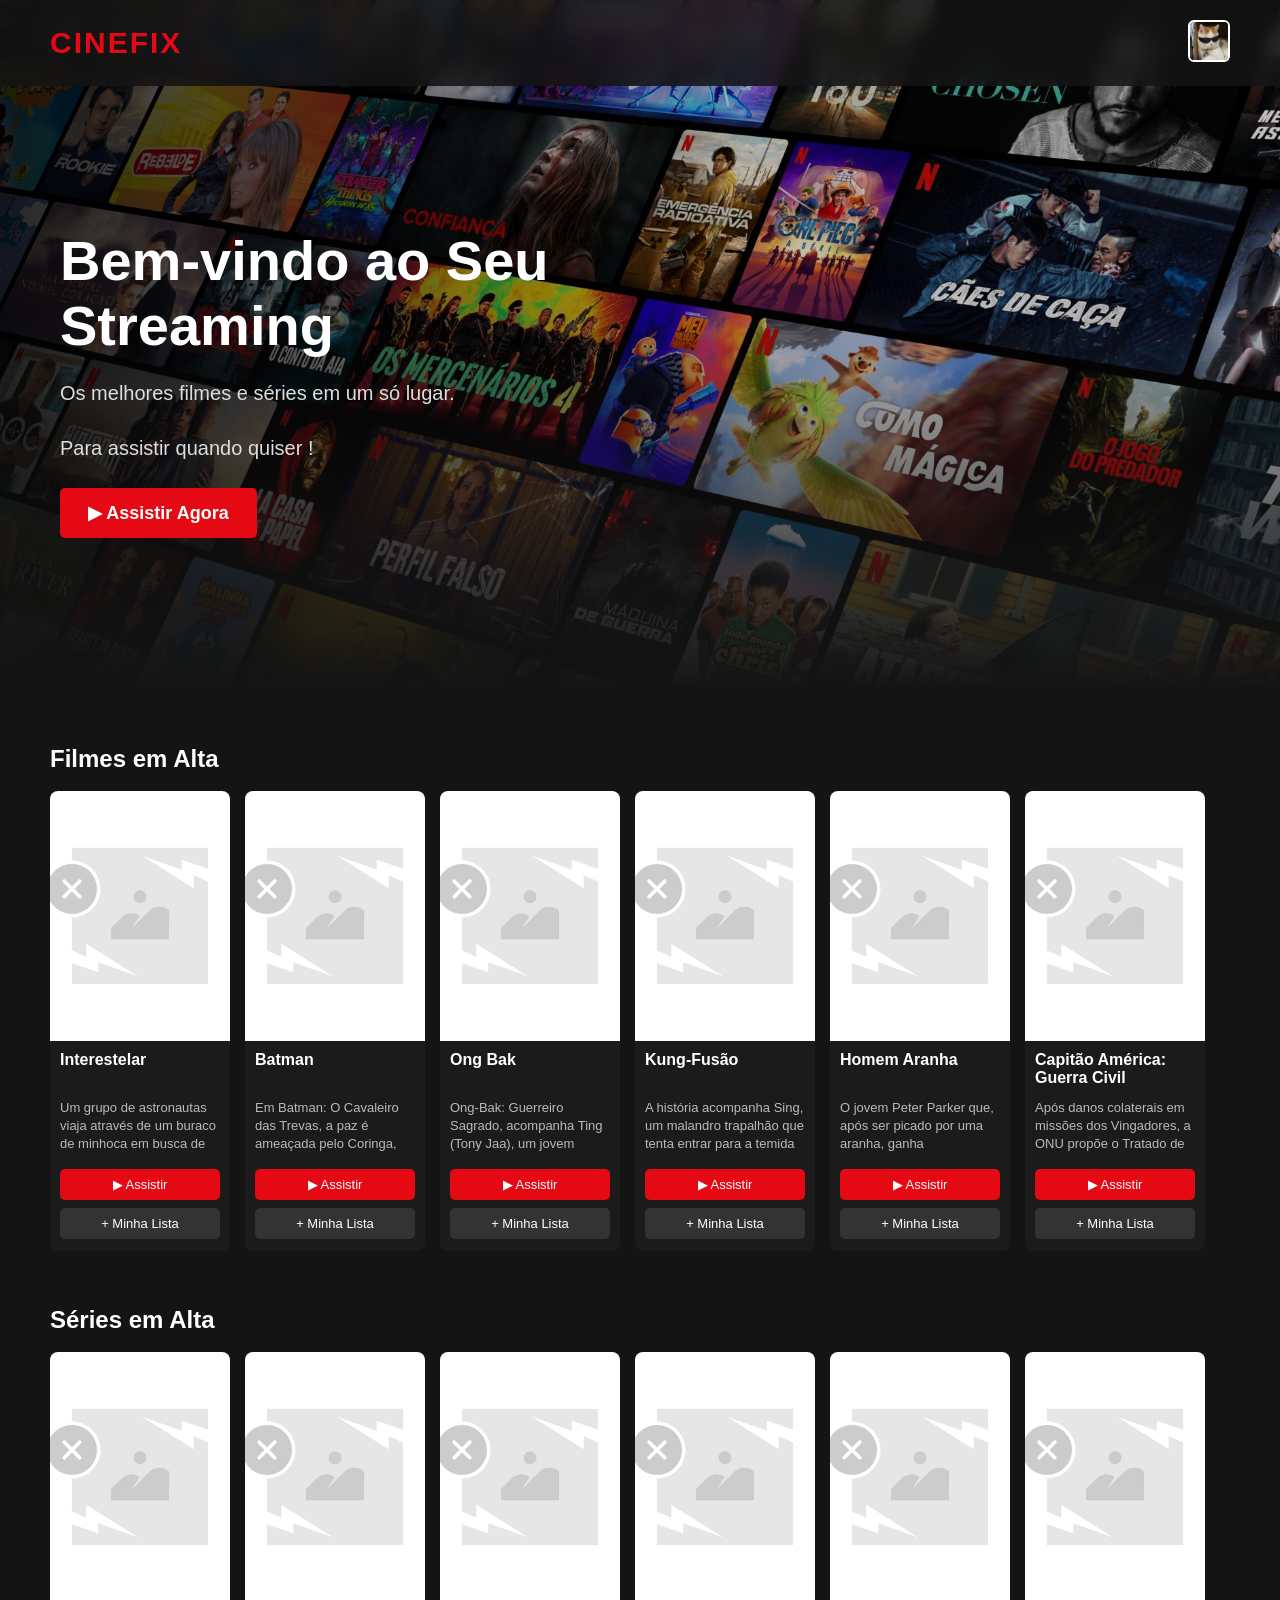
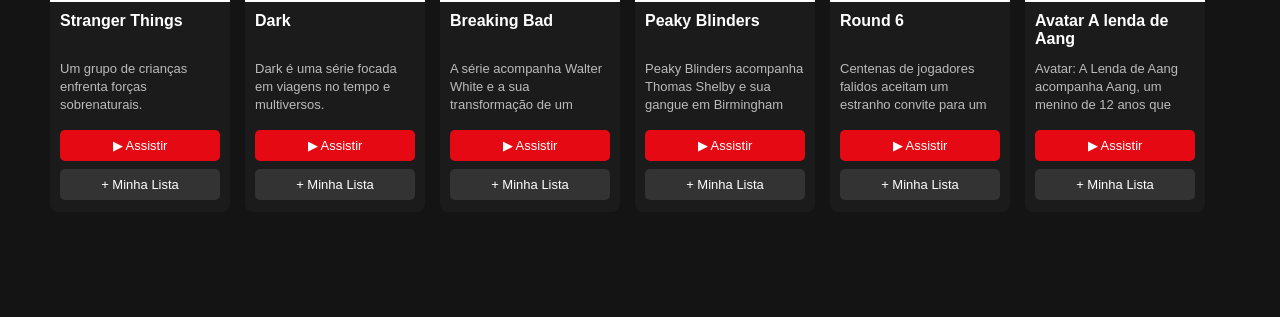
==== index.html @ 9125d70c "Add files via upload" ====
<!DOCTYPE html>
<html lang="pt-BR">
<head>
<meta charset="UTF-8">
<meta name="viewport" content="width=device-width, initial-scale=1.0">
<title>Meu Streaming</title>
<link rel="stylesheet" href="style.css">
</head>

<body>

<!-- MENU SUPERIOR -->
<header class="navbar">
    <div class="logo">CINEFIX</div>

    <div class="perfil">
        <img src="Imagens/GatoFotodePerfil.jpg" class="fotoPerfil">
    </div>
</header>


<!-- BANNER PRINCIPAL -->
<section class="banner">
    <div class="banner-conteudo">
        <h1>Bem-vindo ao Seu Streaming</h1>
        <p>Os melhores filmes e séries em um só lugar.</p>
        <p>Para assistir quando quiser !</p>

        <button class="btnAssistir">
            ▶ Assistir Agora
        </button>
    </div>
</section>


<!-- CONTEÚDO -->
<main class="container">

    <section class="lista">
        <h2>Filmes em Alta</h2>
        <div id="listaFilmes" class="carrossel"></div>
    </section>

    <section class="lista">
        <h2>Séries em Alta</h2>
        <div id="listaSeries" class="carrossel"></div>
    </section>

</main>

<script type="module" src="script.js"></script>

</body>
</html>
---- style.css ----
/* RESET */
*{
    margin:0;
    padding:0;
    box-sizing:border-box;
}

body{
    font-family: Arial, Helvetica, sans-serif;
    background:#141414;
    color:white;
}

/* NAVBAR */
.navbar{
    position: fixed;
    top: 0;
    width: 100%;
    padding: 20px 50px;
    display: flex;
    justify-content: space-between;
    align-items: center;

    /* CORREÇÃO */
    background: rgba(20, 20, 20, 0.85);
    backdrop-filter: blur(8px);

    z-index: 1000;
}

.logo{
    color:#e50914;
    font-size:30px;
    font-weight:bold;
    letter-spacing:2px;
}

.fotoPerfil{
    width:42px;
    height:42px;
    border-radius:6px;
    border:2px solid white;
}

/* BANNER PRINCIPAL (igual Netflix) */
.banner{
    height:85vh;
    background-image:
    linear-gradient(to top, #141414 10%, transparent 60%),
    linear-gradient(to right, rgba(0,0,0,0.8), transparent 60%),
    url('/Imagens/imagem\ banner.jpg');   /* coloque sua imagem aqui */

    background-size:cover;
    background-position:center;

    display:flex;
    align-items:center;
    padding-left:60px;
}

.banner-conteudo{
    max-width:500px;
}

.banner h1{
    font-size:56px;
    margin-bottom:20px;
}

.banner p{
    font-size:20px;
    color:#ddd;
    margin-bottom:25px;
    line-height:1.5;
}

/* BOTÃO */
.btnAssistir{
    background:#e50914;
    color:white;
    border:none;
    padding:14px 28px;
    font-size:18px;
    border-radius:5px;
    cursor:pointer;
    transition:0.3s;
    font-weight:bold;
}

.btnAssistir:hover{
    background:#ff1f2d;
    transform:scale(1.05);
}

/* CONTAINER */
.container{
    padding:20px 50px 50px;
    margin-top:-40px;
    position:relative;
    z-index:2;
}

.lista{
    margin-bottom:45px;
}

.lista h2{
    margin-bottom:18px;
    font-size:24px;
}

/* CARROSSEL */
.carrossel{
    display:flex;
    gap:15px;
    overflow-x:auto;
    scroll-behavior:smooth;
    padding-bottom:10px;
}

.carrossel::-webkit-scrollbar{
    display:none;
}

/* CARDS MELHORES */
.card{
    min-width:180px;
    max-width:180px;

    background:#1b1b1b;
    border-radius:8px;
    overflow:hidden;

    transition:0.3s;
    cursor:pointer;
    flex-shrink:0;

    display:flex;
    flex-direction:column;
}

.card:hover{
    transform:translateY(-6px);
    box-shadow:0 10px 25px rgba(0,0,0,0.7);
}

/* IMAGEM MENOR E MAIS BONITA */
.card img{
    width:100%;
    height:250px;
    object-fit:cover;
}

/* TEXTO */
.card h3{
    font-size:16px;
    margin:10px;

    height:38px;

    display:flex;
    align-items:flex-start;

    overflow:hidden;
}

.card p{
    font-size:13px;
    color:#bbb;
    padding:0 10px;
    line-height:1.4;

    height:55px;
    overflow:hidden;

    margin-bottom:15px;
}

/* BOTÕES DOS CARDS */
.botoes{
    display:flex;
    flex-direction:column;
    gap:8px;

    padding:0 10px 12px;

    margin-top:auto;
}

.botoes button{
    border:none;
    padding:8px;
    border-radius:5px;
    cursor:pointer;
    font-size:13px;
    transition:0.3s;
}

.botoes button:first-child{
    background:#e50914;
    color:white;
}

.botoes button:last-child{
    background:#333;
    color:white;
}

.botoes button:hover{
    transform:scale(1.03);
}


/* ============================= */
/* PÁGINA DO PLAYER */
/* ============================= */

.paginaPlayer{
    background:#000;
}


/* ÁREA PRINCIPAL */

.areaPlayer{
    padding:130px 40px 40px;
    min-height:100vh;
}


/* PLAYER */

.videoContainer{
    width:90%;
    max-width:950px;

    margin:0 auto;

    aspect-ratio:16 / 9;

    background:#000;

    border-radius:8px;
    overflow:hidden;

    box-shadow:0 10px 40px rgba(0,0,0,0.8);
}

/* TELAS MENORES */

@media (max-height:800px){

    .videoContainer{
        max-width:800px;
    }

    .areaPlayer{
        padding-top:110px;
    }

}


.videoContainer iframe{
    width:100%;
    height:100%;
}


/* INFORMAÇÕES */

.infoPlayer{
    max-width:1200px;
    margin:30px auto;
}


.infoPlayer h1{
    font-size:38px;
    margin-bottom:15px;
}


.infoPlayer p{
    font-size:18px;

    color:#bbb;

    max-width:800px;

    line-height:1.6;
}


/* BOTÃO VOLTAR */

.voltar{
    color:white;

    text-decoration:none;

    background:#333;

    padding:10px 18px;

    border-radius:5px;

    transition:0.3s;
}


.voltar:hover{
    background:#e50914;
}


/* BOTÃO PLAY DOS CARDS */

.btnPlay{
    background:#e50914;

    color:white;

    text-decoration:none;

    text-align:center;

    padding:8px;

    border-radius:5px;

    font-size:13px;

    transition:0.3s;
}


.btnPlay:hover{
    background:#ff1f2d;

    transform:scale(1.03);
}
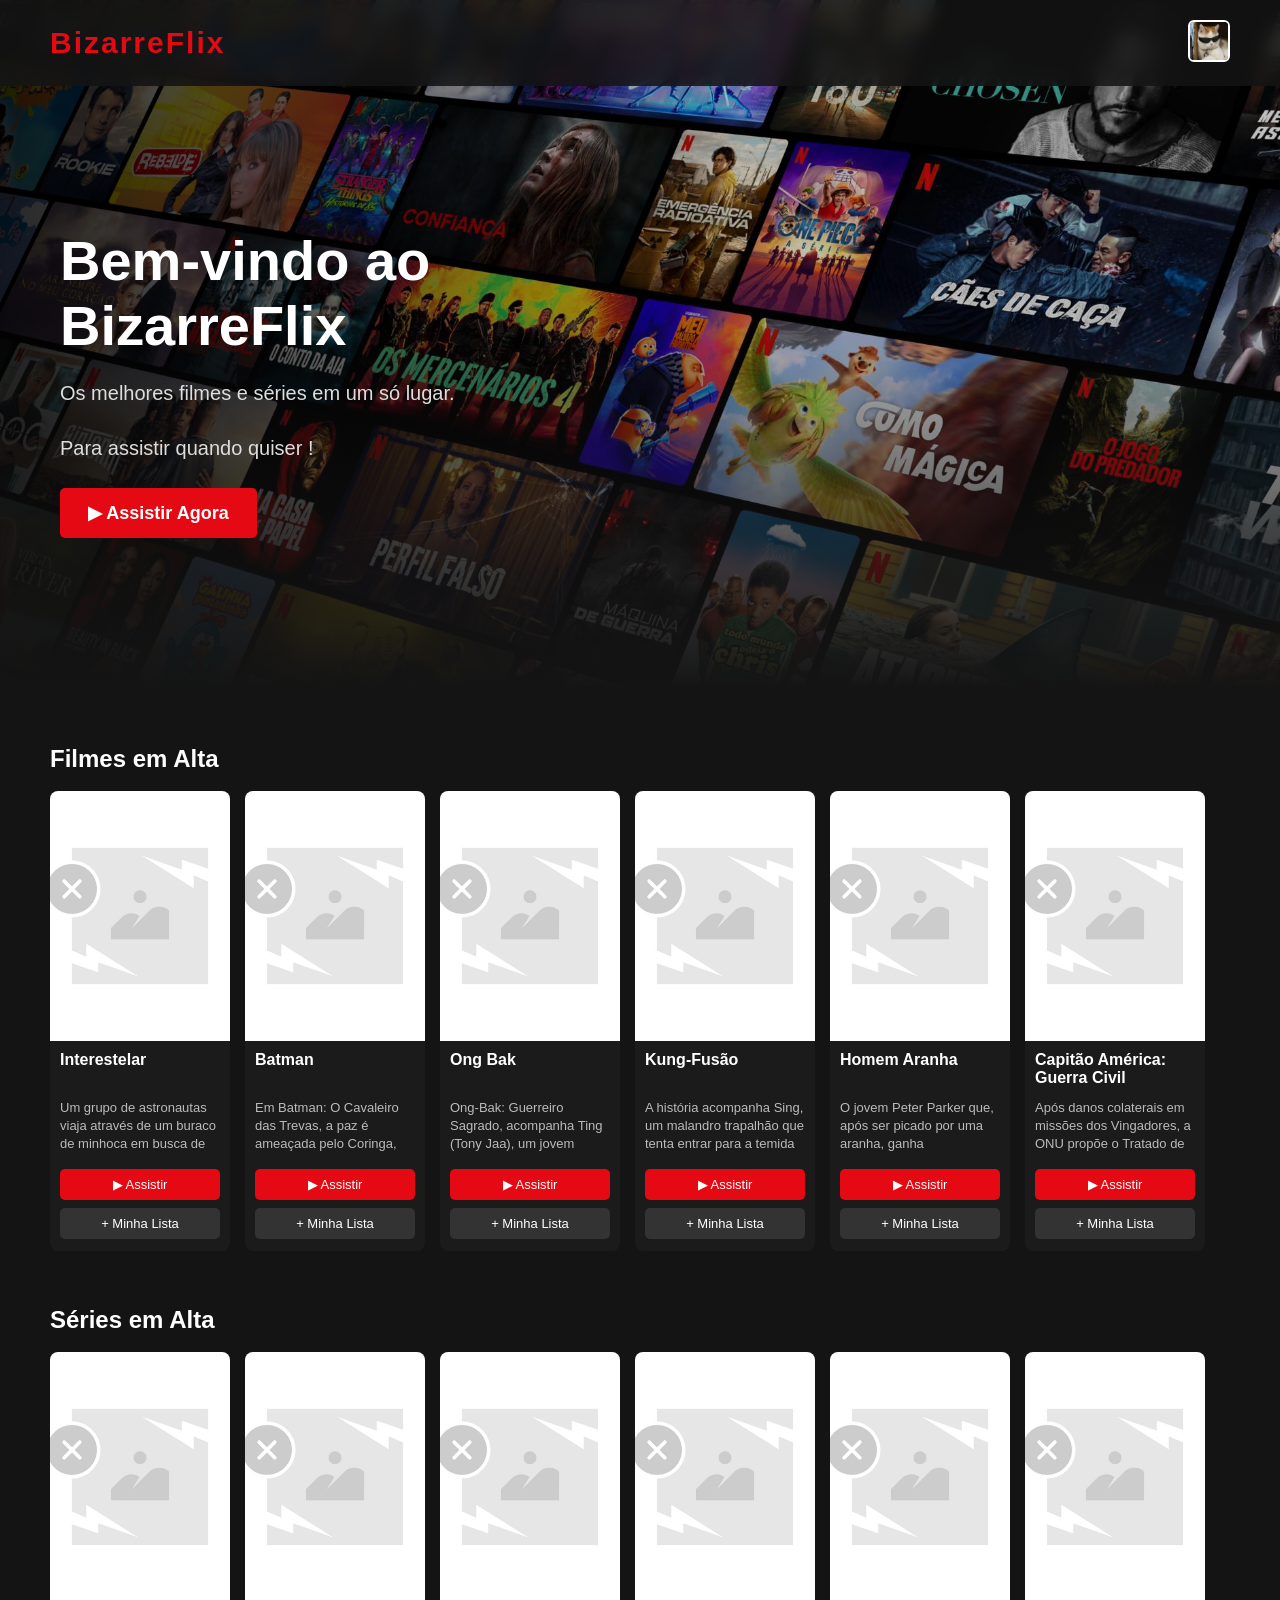
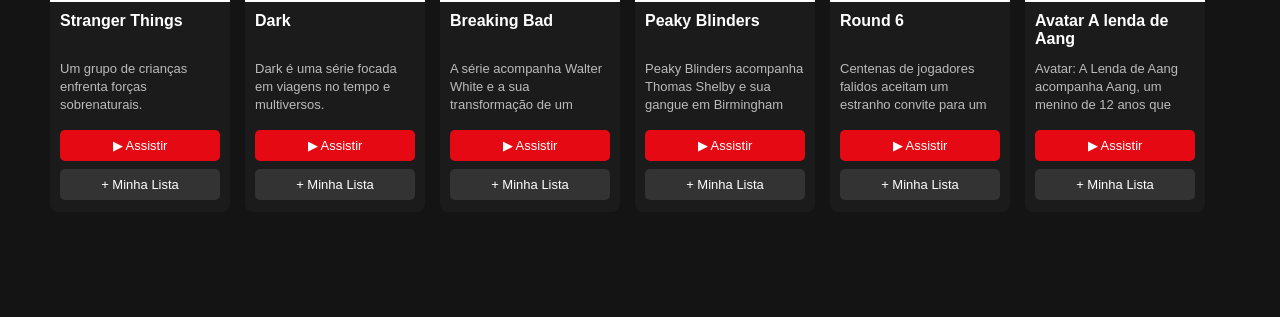
==== commit 3c04f23a: "Juan: troquei o nome do site pra BizarreFlix" ====
--- a/index.html
+++ b/index.html
@@ -3,7 +3,7 @@
 <head>
 <meta charset="UTF-8">
 <meta name="viewport" content="width=device-width, initial-scale=1.0">
-<title>Meu Streaming</title>
+<title>BizarreFlix</title>
 <link rel="stylesheet" href="style.css">
 </head>
 
@@ -11,7 +11,7 @@
 
 <!-- MENU SUPERIOR -->
 <header class="navbar">
-    <div class="logo">CINEFIX</div>
+    <div class="logo">BizarreFlix</div>
 
     <div class="perfil">
         <img src="Imagens/GatoFotodePerfil.jpg" class="fotoPerfil">
@@ -22,7 +22,7 @@
 <!-- BANNER PRINCIPAL -->
 <section class="banner">
     <div class="banner-conteudo">
-        <h1>Bem-vindo ao Seu Streaming</h1>
+        <h1>Bem-vindo ao BizarreFlix</h1>
         <p>Os melhores filmes e séries em um só lugar.</p>
         <p>Para assistir quando quiser !</p>
 
@@ -51,4 +51,4 @@
 <script type="module" src="script.js"></script>
 
 </body>
-</html>+</html>
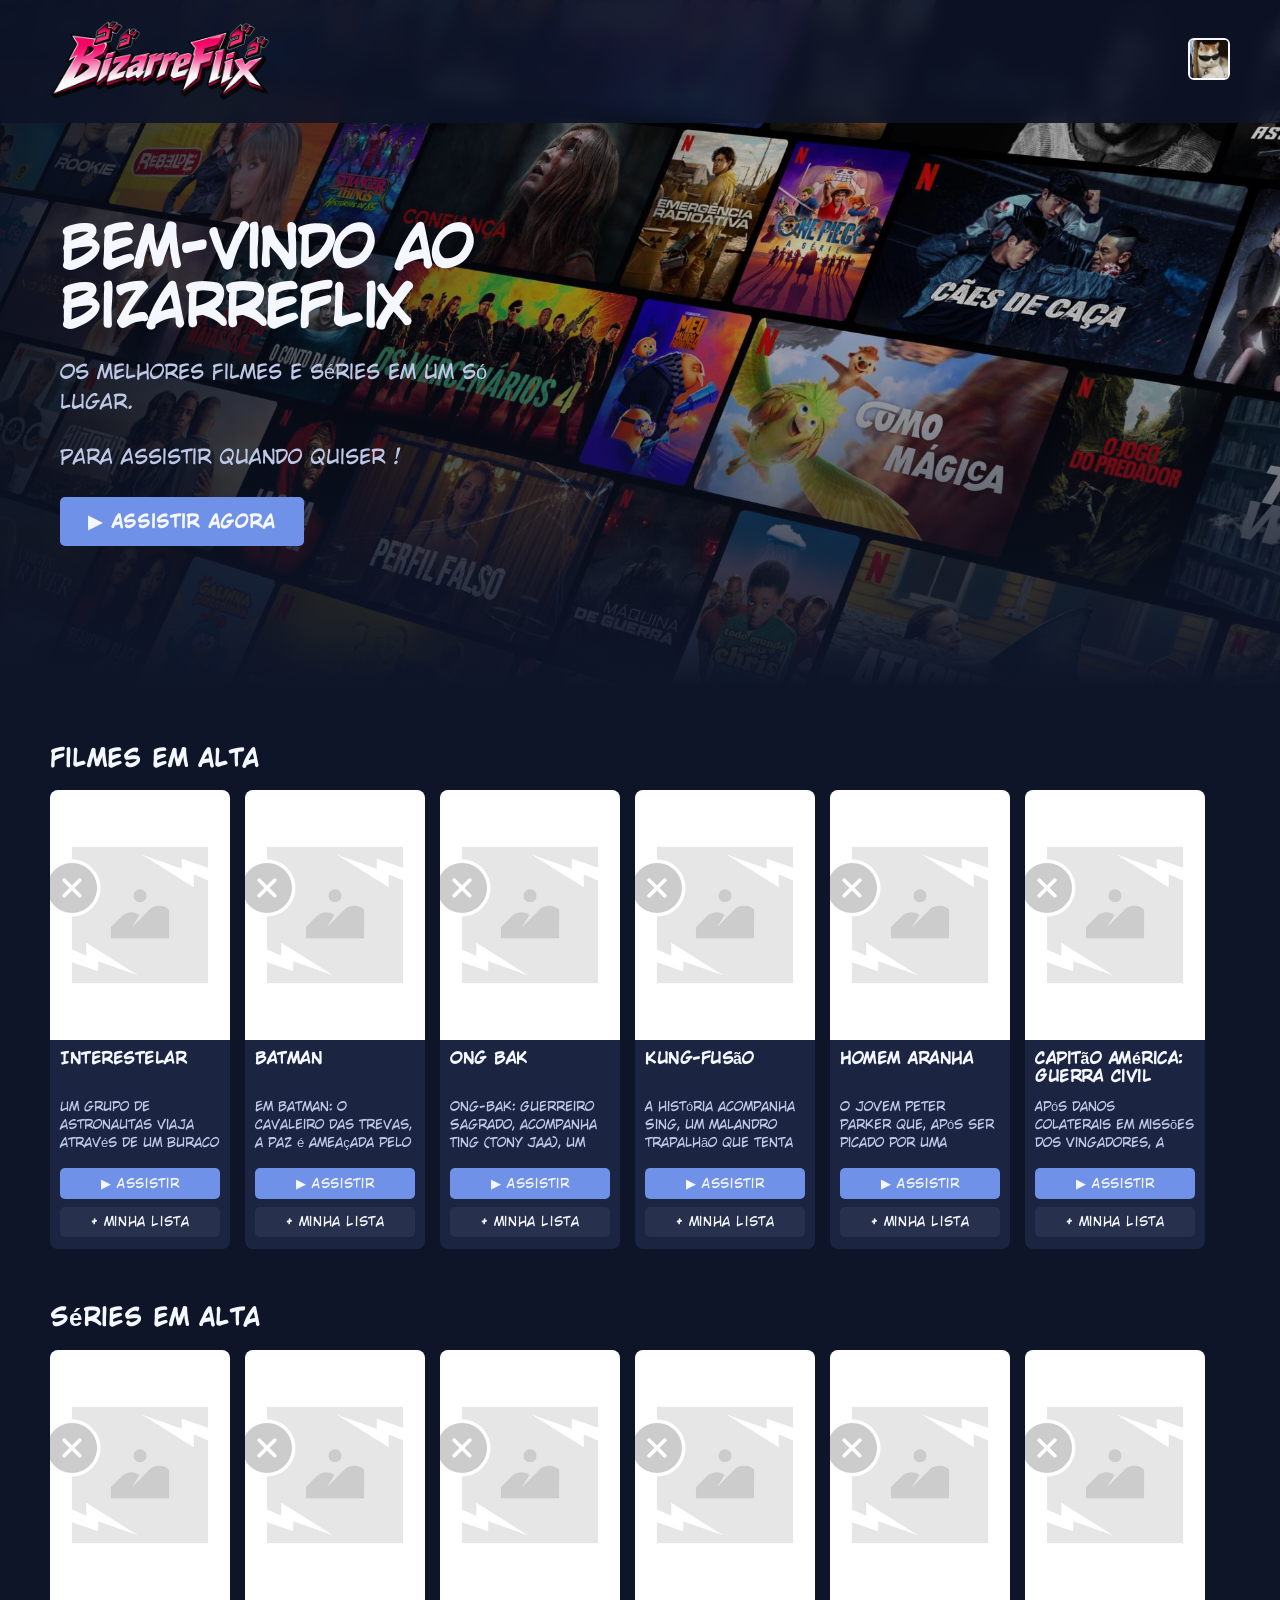
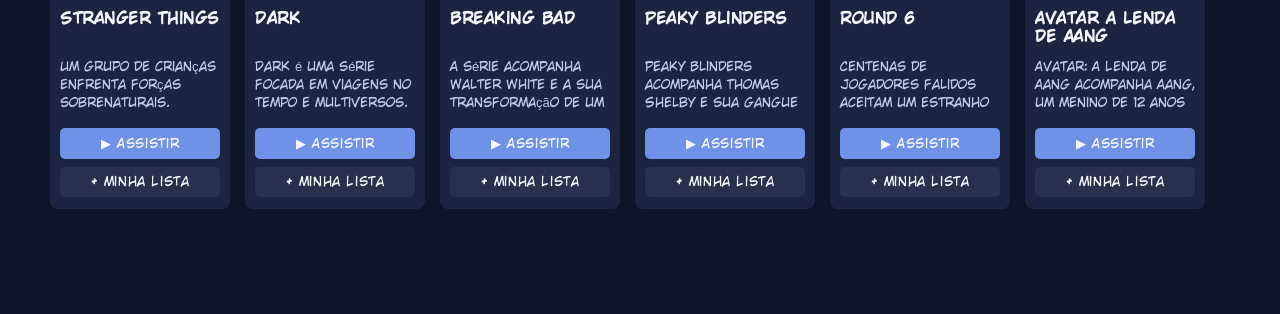
==== commit adeec22c: "Juan: coloquei a logo nova do BizarreFlix" ====
--- a/index.html
+++ b/index.html
@@ -11,7 +11,9 @@
 
 <!-- MENU SUPERIOR -->
 <header class="navbar">
-    <div class="logo">BizarreFlix</div>
+    <div class="logo">
+        <img src="Imagens/logo-bizarreflix.png" alt="BizarreFlix" class="logoImagem">
+    </div>
 
     <div class="perfil">
         <img src="Imagens/GatoFotodePerfil.jpg" class="fotoPerfil">
--- a/style.css
+++ b/style.css
@@ -1,3 +1,28 @@
+@font-face{
+    font-family:'CCWildWords';
+    src:url('Fontes/CCWildWords-Roman.woff') format('woff');
+    font-weight:400;
+    font-style:normal;
+    font-display:swap;
+}
+
+/* PALETA WEATHER REPORT */
+:root{
+    --wr-noite:#080d1a;
+    --wr-fundo:#0e1529;
+    --wr-nav:rgba(14,21,41,0.9);
+    --wr-superficie:#27304d;
+    --wr-card:#1b2541;
+    --wr-azul:#6f91e8;
+    --wr-lilas:#9a86d9;
+    --wr-dourado:#d9bd73;
+    --wr-branco:#f5f7ff;
+    --wr-nevoa:#bdc8e6;
+    --fonte-jojo:'CCWildWords', 'Trebuchet MS', sans-serif;
+    --fonte-destaque:'CCWildWords', 'Trebuchet MS', sans-serif;
+    --fonte-texto:'CCWildWords', 'Trebuchet MS', sans-serif;
+}
+
 /* RESET */
 *{
     margin:0;
@@ -6,9 +31,9 @@
 }
 
 body{
-    font-family: Arial, Helvetica, sans-serif;
-    background:#141414;
-    color:white;
+    font-family:var(--fonte-texto);
+    background:var(--wr-fundo);
+    color:var(--wr-branco);
 }
 
 /* NAVBAR */
@@ -22,32 +47,42 @@
     align-items: center;
 
     /* CORREÇÃO */
-    background: rgba(20, 20, 20, 0.85);
+    background:var(--wr-nav);
     backdrop-filter: blur(8px);
 
     z-index: 1000;
 }
 
 .logo{
-    color:#e50914;
+    color:var(--wr-dourado);
+    font-family:var(--fonte-jojo);
     font-size:30px;
     font-weight:bold;
     letter-spacing:2px;
+    display:inline-flex;
+    align-items:center;
+    line-height:0;
+}
+
+.logoImagem{
+    display:block;
+    width:220px;
+    height:auto;
 }
 
 .fotoPerfil{
     width:42px;
     height:42px;
     border-radius:6px;
-    border:2px solid white;
+    border:2px solid var(--wr-branco);
 }
 
 /* BANNER PRINCIPAL (igual Netflix) */
 .banner{
     height:85vh;
     background-image:
-    linear-gradient(to top, #141414 10%, transparent 60%),
-    linear-gradient(to right, rgba(0,0,0,0.8), transparent 60%),
+    linear-gradient(to top, var(--wr-fundo) 10%, transparent 60%),
+    linear-gradient(to right, rgba(8,13,26,0.88), transparent 60%),
     url('/Imagens/imagem\ banner.jpg');   /* coloque sua imagem aqui */
 
     background-size:cover;
@@ -63,21 +98,24 @@
 }
 
 .banner h1{
+    font-family:var(--fonte-jojo);
     font-size:56px;
     margin-bottom:20px;
 }
 
 .banner p{
     font-size:20px;
-    color:#ddd;
+    color:var(--wr-nevoa);
     margin-bottom:25px;
     line-height:1.5;
 }
 
 /* BOTÃO */
 .btnAssistir{
-    background:#e50914;
-    color:white;
+    font-family:var(--fonte-destaque);
+    letter-spacing:1px;
+    background:var(--wr-azul);
+    color:var(--wr-branco);
     border:none;
     padding:14px 28px;
     font-size:18px;
@@ -88,7 +126,7 @@
 }
 
 .btnAssistir:hover{
-    background:#ff1f2d;
+    background:var(--wr-lilas);
     transform:scale(1.05);
 }
 
@@ -105,6 +143,8 @@
 }
 
 .lista h2{
+    font-family:var(--fonte-destaque);
+    letter-spacing:1px;
     margin-bottom:18px;
     font-size:24px;
 }
@@ -127,7 +167,7 @@
     min-width:180px;
     max-width:180px;
 
-    background:#1b1b1b;
+    background:var(--wr-card);
     border-radius:8px;
     overflow:hidden;
 
@@ -141,7 +181,7 @@
 
 .card:hover{
     transform:translateY(-6px);
-    box-shadow:0 10px 25px rgba(0,0,0,0.7);
+    box-shadow:0 10px 25px rgba(4,8,20,0.75);
 }
 
 /* IMAGEM MENOR E MAIS BONITA */
@@ -153,6 +193,8 @@
 
 /* TEXTO */
 .card h3{
+    font-family:var(--fonte-destaque);
+    letter-spacing:0.5px;
     font-size:16px;
     margin:10px;
 
@@ -166,7 +208,7 @@
 
 .card p{
     font-size:13px;
-    color:#bbb;
+    color:var(--wr-nevoa);
     padding:0 10px;
     line-height:1.4;
 
@@ -188,6 +230,8 @@
 }
 
 .botoes button{
+    font-family:var(--fonte-destaque);
+    letter-spacing:0.6px;
     border:none;
     padding:8px;
     border-radius:5px;
@@ -197,13 +241,13 @@
 }
 
 .botoes button:first-child{
-    background:#e50914;
-    color:white;
+    background:var(--wr-azul);
+    color:var(--wr-branco);
 }
 
 .botoes button:last-child{
-    background:#333;
-    color:white;
+    background:var(--wr-superficie);
+    color:var(--wr-branco);
 }
 
 .botoes button:hover{
@@ -216,7 +260,7 @@
 /* ============================= */
 
 .paginaPlayer{
-    background:#000;
+    background:var(--wr-noite);
 }
 
 
@@ -238,12 +282,12 @@
 
     aspect-ratio:16 / 9;
 
-    background:#000;
+    background:var(--wr-noite);
 
     border-radius:8px;
     overflow:hidden;
 
-    box-shadow:0 10px 40px rgba(0,0,0,0.8);
+    box-shadow:0 10px 40px rgba(4,8,20,0.85);
 }
 
 /* TELAS MENORES */
@@ -260,6 +304,12 @@
 
 }
 
+@media (max-width:700px){
+    .logoImagem{
+        width:150px;
+    }
+}
+
 
 .videoContainer iframe{
     width:100%;
@@ -276,6 +326,7 @@
 
 
 .infoPlayer h1{
+    font-family:var(--fonte-jojo);
     font-size:38px;
     margin-bottom:15px;
 }
@@ -284,7 +335,7 @@
 .infoPlayer p{
     font-size:18px;
 
-    color:#bbb;
+    color:var(--wr-nevoa);
 
     max-width:800px;
 
@@ -295,11 +346,13 @@
 /* BOTÃO VOLTAR */
 
 .voltar{
-    color:white;
+    font-family:var(--fonte-destaque);
+    letter-spacing:0.7px;
+    color:var(--wr-branco);
 
     text-decoration:none;
 
-    background:#333;
+    background:var(--wr-superficie);
 
     padding:10px 18px;
 
@@ -310,16 +363,18 @@
 
 
 .voltar:hover{
-    background:#e50914;
+    background:var(--wr-lilas);
 }
 
 
 /* BOTÃO PLAY DOS CARDS */
 
 .btnPlay{
-    background:#e50914;
-
-    color:white;
+    font-family:var(--fonte-destaque);
+    letter-spacing:0.7px;
+    background:var(--wr-azul);
+
+    color:var(--wr-branco);
 
     text-decoration:none;
 
@@ -336,7 +391,7 @@
 
 
 .btnPlay:hover{
-    background:#ff1f2d;
+    background:var(--wr-lilas);
 
     transform:scale(1.03);
-}+}
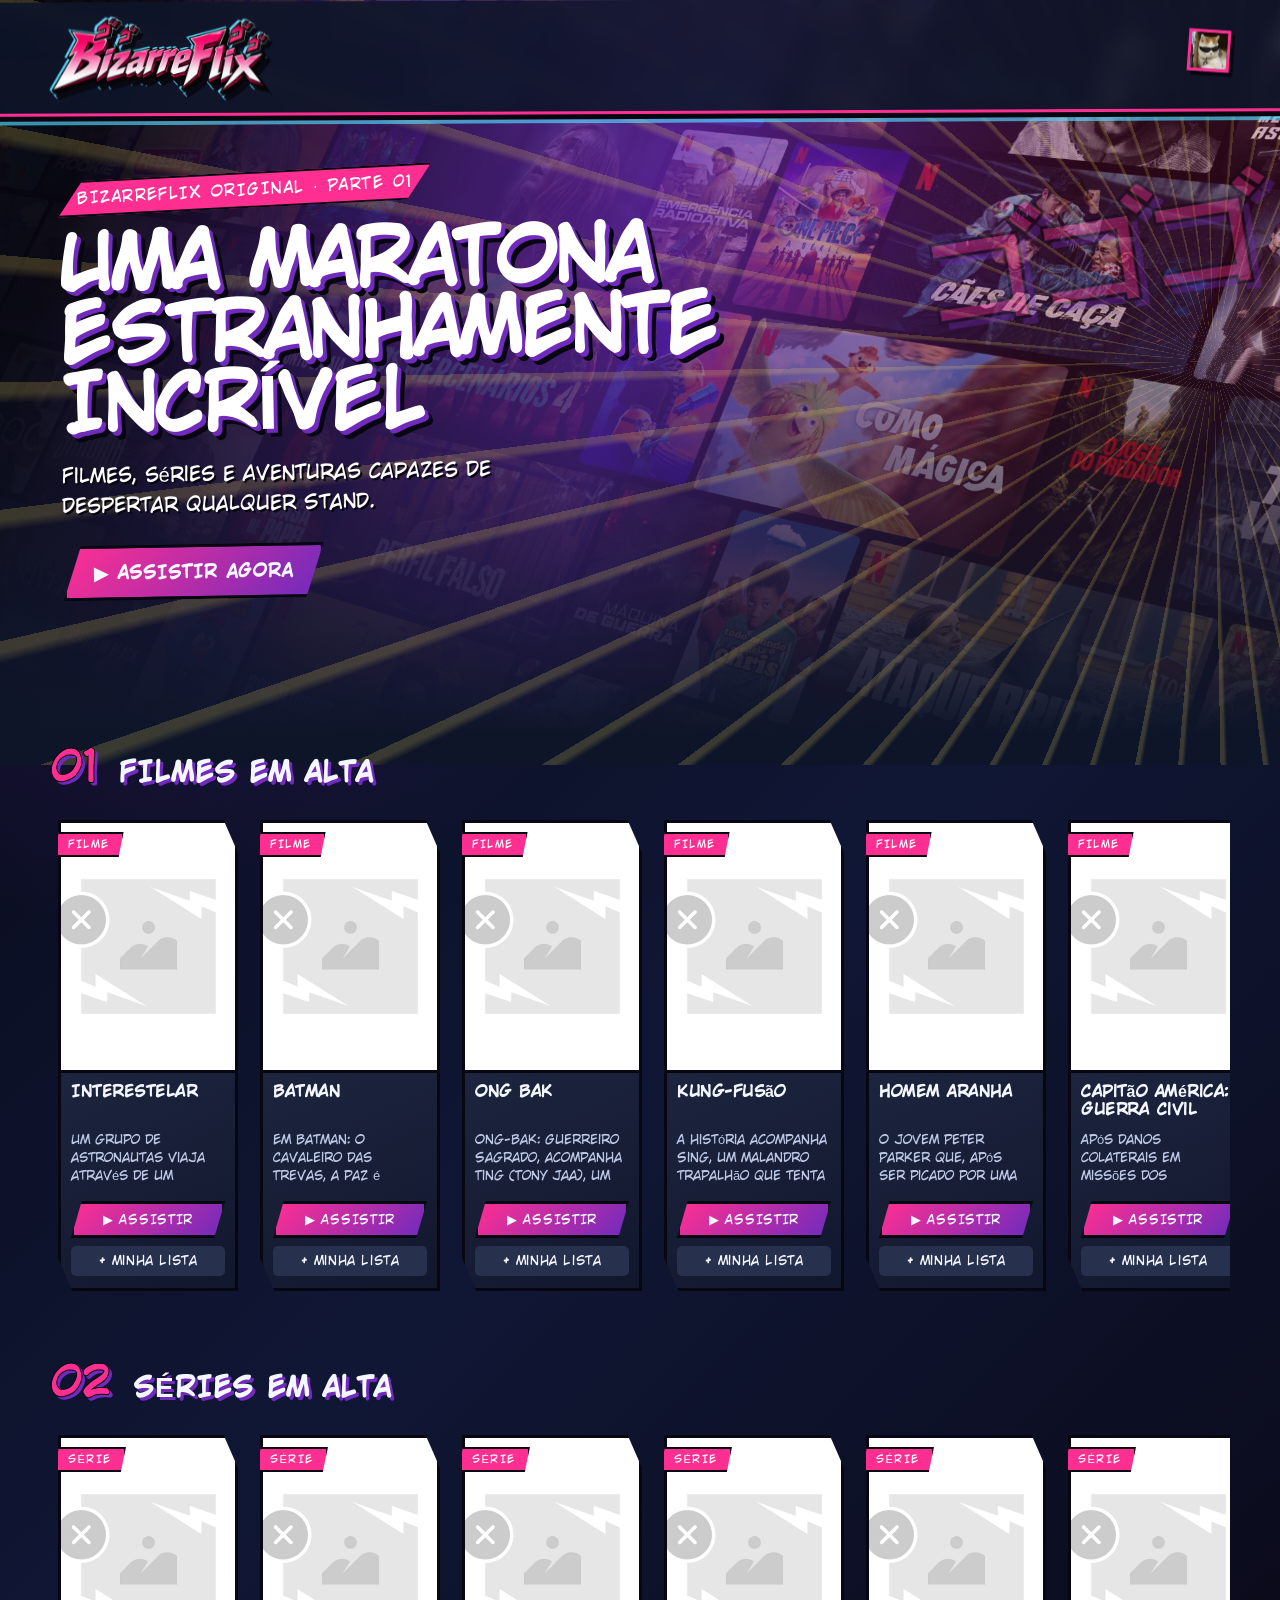
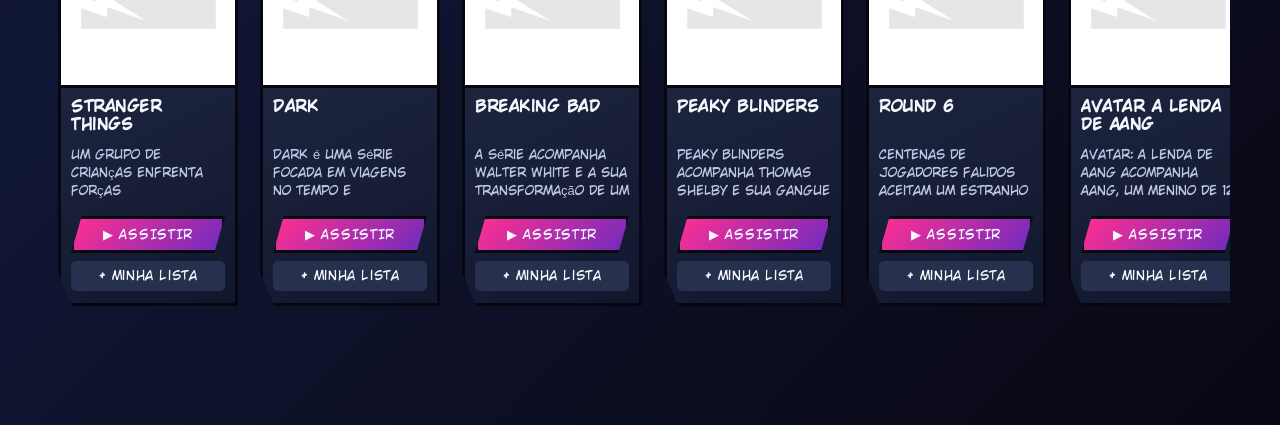
==== commit a3d5424d: "Yago: deixei o site com uma vibe muito JoJo" ====
--- a/index.html
+++ b/index.html
@@ -7,7 +7,9 @@
 <link rel="stylesheet" href="style.css">
 </head>
 
-<body>
+<body class="paginaInicio">
+
+<div class="mangaSfx mangaSfxInicio" aria-hidden="true">ゴゴゴ</div>
 
 <!-- MENU SUPERIOR -->
 <header class="navbar">
@@ -24,9 +26,9 @@
 <!-- BANNER PRINCIPAL -->
 <section class="banner">
     <div class="banner-conteudo">
-        <h1>Bem-vindo ao BizarreFlix</h1>
-        <p>Os melhores filmes e séries em um só lugar.</p>
-        <p>Para assistir quando quiser !</p>
+        <span class="seloParte">BIZARREFLIX ORIGINAL · PARTE 01</span>
+        <h1>Uma maratona estranhamente incrível</h1>
+        <p>Filmes, séries e aventuras capazes de despertar qualquer Stand.</p>
 
         <button class="btnAssistir">
             ▶ Assistir Agora
@@ -39,12 +41,12 @@
 <main class="container">
 
     <section class="lista">
-        <h2>Filmes em Alta</h2>
+        <h2><span>01</span> Filmes em Alta</h2>
         <div id="listaFilmes" class="carrossel"></div>
     </section>
 
     <section class="lista">
-        <h2>Séries em Alta</h2>
+        <h2><span>02</span> Séries em Alta</h2>
         <div id="listaSeries" class="carrossel"></div>
     </section>
 
--- a/style.css
+++ b/style.css
@@ -395,3 +395,37 @@
 
     transform:scale(1.03);
 }
+
+/* TEMA BIZARRO - INSPIRADO EM QUADRINHOS */
+:root{--jojo-rosa:#ff2f92;--jojo-roxo:#702bbd;--jojo-ciano:#55d9ff;--jojo-amarelo:#ffe25b;--jojo-preto:#080711}
+body{background:radial-gradient(circle at 12% 18%,rgba(112,43,189,.28),transparent 28%),radial-gradient(circle at 88% 8%,rgba(255,47,146,.18),transparent 24%),linear-gradient(135deg,#070611 0%,#101735 52%,#090713 100%);overflow-x:hidden}
+body::before{content:"";position:fixed;inset:0;pointer-events:none;z-index:-1;opacity:.16;background-image:radial-gradient(circle,var(--jojo-ciano) 1px,transparent 1.5px);background-size:13px 13px;mask-image:linear-gradient(to bottom,#000,transparent 72%)}
+.navbar{padding:14px 50px;border-bottom:3px solid var(--jojo-rosa);box-shadow:0 5px 0 var(--jojo-preto),0 9px 0 rgba(85,217,255,.65);transform:skewY(-.25deg)}
+.navbar>*{transform:skewY(.25deg)}
+.logoImagem{filter:drop-shadow(4px 5px 0 var(--jojo-preto)) drop-shadow(-2px -1px 0 var(--jojo-ciano))}
+.fotoPerfil{border:3px solid var(--jojo-rosa);border-radius:0;transform:rotate(4deg);box-shadow:4px 4px 0 var(--jojo-preto)}
+.banner{min-height:680px;position:relative;isolation:isolate;overflow:hidden;background-image:linear-gradient(to top,#0e1529 4%,transparent 64%),linear-gradient(105deg,rgba(8,7,17,.96) 8%,rgba(112,43,189,.72) 48%,rgba(255,47,146,.16) 76%),url('/Imagens/imagem\ banner.jpg')}
+.banner::before{content:"";position:absolute;inset:-20%;z-index:-1;opacity:.18;background:repeating-conic-gradient(from 215deg at 82% 48%,transparent 0 5deg,var(--jojo-amarelo) 5.5deg 6deg);animation:girarEnergia 18s linear infinite}
+.banner-conteudo{position:relative;z-index:2;max-width:640px;transform:rotate(-1deg)}
+.banner h1{max-width:620px;font-size:clamp(42px,6vw,78px);line-height:.92;text-transform:uppercase;color:#fff;text-shadow:4px 4px 0 var(--jojo-roxo),8px 8px 0 var(--jojo-preto)}
+.banner p{max-width:540px;color:#fff;text-shadow:2px 2px 0 var(--jojo-preto)}
+.seloParte,.seloCard{display:inline-block;background:var(--jojo-rosa);color:#fff;border:2px solid var(--jojo-preto);box-shadow:4px 4px 0 var(--jojo-preto);clip-path:polygon(7% 0,100% 0,93% 100%,0 100%);padding:7px 18px;letter-spacing:1.5px;text-transform:uppercase}
+.banner .seloParte{margin-bottom:18px;transform:rotate(-2deg)}
+.btnAssistir,.btnPlay,.voltar{border:3px solid var(--jojo-preto);border-radius:0;background:linear-gradient(135deg,var(--jojo-rosa),var(--jojo-roxo));box-shadow:6px 6px 0 var(--jojo-preto);clip-path:polygon(7% 0,100% 0,93% 100%,0 100%);text-transform:uppercase}
+.btnAssistir:hover,.btnPlay:hover,.voltar:hover{background:var(--jojo-ciano);color:var(--jojo-preto);transform:translate(-2px,-2px) rotate(-1deg);box-shadow:9px 9px 0 var(--jojo-preto)}
+.lista h2{font-size:28px;text-transform:uppercase;text-shadow:3px 3px 0 var(--jojo-roxo)}
+.lista h2 span{color:var(--jojo-rosa);font-size:42px;margin-right:10px;-webkit-text-stroke:1px var(--jojo-preto)}
+.carrossel{gap:22px;padding:12px 8px 24px}
+.card{position:relative;border:3px solid var(--jojo-preto);border-radius:0;overflow:visible;background:linear-gradient(155deg,#27304d,#11172d);box-shadow:7px 7px 0 var(--jojo-roxo),10px 10px 0 var(--jojo-preto);clip-path:polygon(0 0,92% 0,100% 7%,100% 100%,8% 100%,0 93%)}
+.card:hover{transform:translateY(-10px) rotate(-1deg);box-shadow:10px 13px 0 var(--jojo-rosa),14px 17px 0 var(--jojo-preto)}
+.capaCard{height:250px;overflow:hidden;border-bottom:3px solid var(--jojo-preto)}
+.capaCard img,.card img{height:100%;width:100%;object-fit:cover;transition:transform .45s,filter .45s}
+.card:hover .capaCard img{transform:scale(1.08);filter:saturate(1.28) contrast(1.08)}
+.seloCard{position:absolute;z-index:3;top:9px;left:-7px;padding:4px 12px;font-size:11px;box-shadow:3px 3px 0 var(--jojo-preto)}
+.mangaSfx{position:fixed;right:2vw;top:19vh;z-index:4;color:var(--jojo-rosa);font-size:clamp(58px,10vw,150px);font-weight:900;letter-spacing:-18px;opacity:.34;pointer-events:none;transform:rotate(-9deg);-webkit-text-stroke:3px var(--jojo-preto);text-shadow:8px 8px 0 var(--jojo-roxo);animation:ameaca 2.2s ease-in-out infinite alternate}
+.paginaPlayer .videoContainer video{border:5px solid var(--jojo-preto);box-shadow:10px 10px 0 var(--jojo-rosa),14px 14px 0 var(--jojo-preto)}
+.paginaPlayer .infoFilme{border-left:8px solid var(--jojo-rosa);padding-left:20px}
+.paginaPlayer .seloParte{margin-bottom:12px}
+@keyframes ameaca{to{transform:rotate(-6deg) scale(1.04);opacity:.48}}
+@keyframes girarEnergia{to{transform:rotate(360deg)}}
+@media(max-width:700px){.navbar{padding:12px 20px}.logoImagem{width:165px}.banner{padding:120px 25px 80px;min-height:650px;align-items:flex-end}.banner h1{font-size:44px}.container{padding-left:20px;padding-right:20px}.mangaSfx{top:14vh;right:7vw;font-size:72px}}
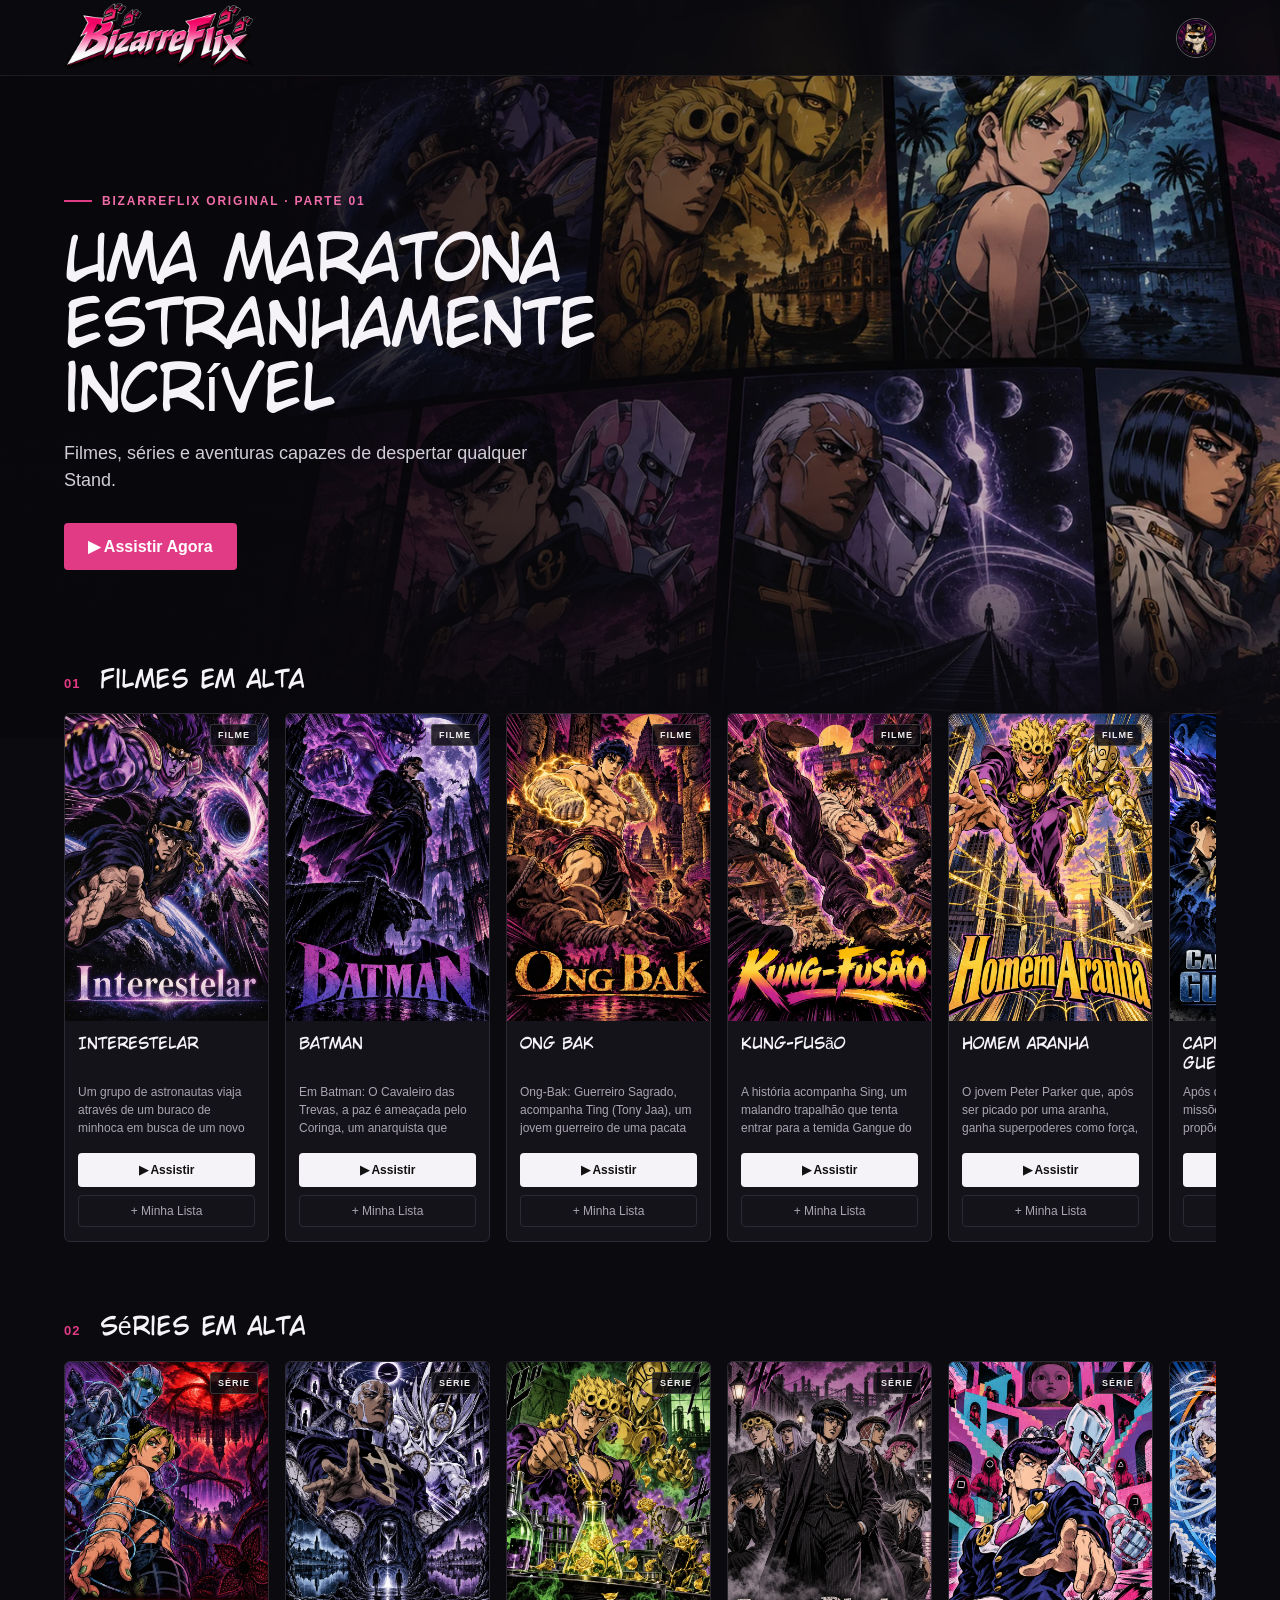
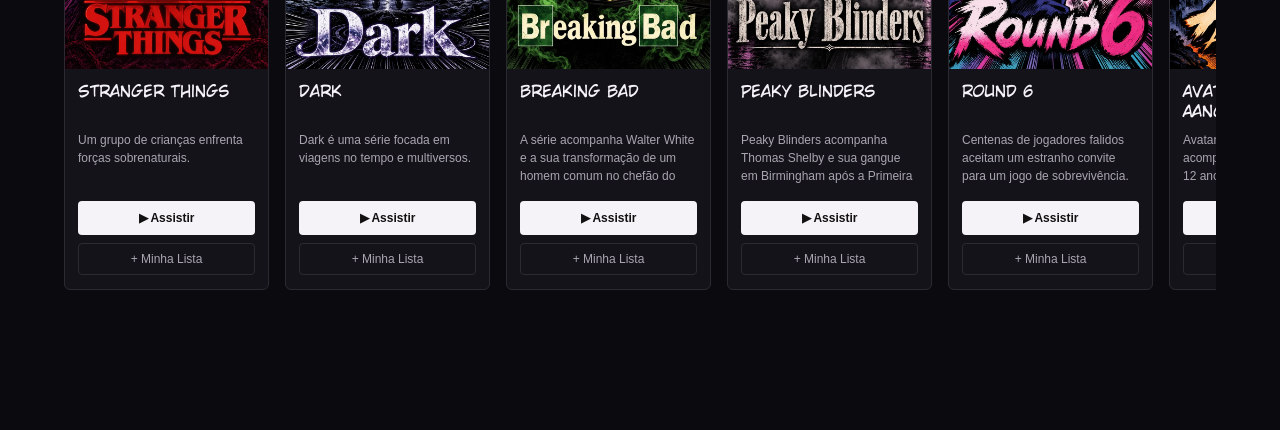
==== commit d87211b9: "Juan: atualizei a foto do perfil" ====
--- a/index.html
+++ b/index.html
@@ -18,7 +18,7 @@
     </div>
 
     <div class="perfil">
-        <img src="Imagens/GatoFotodePerfil.jpg" class="fotoPerfil">
+        <img src="Imagens/perfil-jojo.webp" class="fotoPerfil" alt="Perfil">
     </div>
 </header>
 
--- a/style.css
+++ b/style.css
@@ -1,431 +1,293 @@
 @font-face{
     font-family:'CCWildWords';
     src:url('Fontes/CCWildWords-Roman.woff') format('woff');
-    font-weight:400;
-    font-style:normal;
     font-display:swap;
 }
 
-/* PALETA WEATHER REPORT */
 :root{
-    --wr-noite:#080d1a;
-    --wr-fundo:#0e1529;
-    --wr-nav:rgba(14,21,41,0.9);
-    --wr-superficie:#27304d;
-    --wr-card:#1b2541;
-    --wr-azul:#6f91e8;
-    --wr-lilas:#9a86d9;
-    --wr-dourado:#d9bd73;
-    --wr-branco:#f5f7ff;
-    --wr-nevoa:#bdc8e6;
-    --fonte-jojo:'CCWildWords', 'Trebuchet MS', sans-serif;
-    --fonte-destaque:'CCWildWords', 'Trebuchet MS', sans-serif;
-    --fonte-texto:'CCWildWords', 'Trebuchet MS', sans-serif;
-}
-
-/* RESET */
-*{
-    margin:0;
-    padding:0;
-    box-sizing:border-box;
-}
+    --fundo:#0b0a0f;
+    --superficie:#15131a;
+    --superficie-clara:#1d1a23;
+    --texto:#f5f3f7;
+    --texto-suave:#aaa5b1;
+    --borda:#2d2933;
+    --rosa:#e23b86;
+    --rosa-claro:#f06ca8;
+    --roxo:#8067e8;
+    --fonte-destaque:'CCWildWords','Arial Narrow',sans-serif;
+    --fonte-texto:Inter,ui-sans-serif,-apple-system,BlinkMacSystemFont,'Segoe UI',sans-serif;
+}
+
+*{margin:0;padding:0;box-sizing:border-box}
+html{scroll-behavior:smooth}
 
 body{
+    min-height:100vh;
+    overflow-x:hidden;
+    background:var(--fundo);
+    color:var(--texto);
     font-family:var(--fonte-texto);
-    background:var(--wr-fundo);
-    color:var(--wr-branco);
-}
-
-/* NAVBAR */
+}
+
+button,input,a{font:inherit}
+button,a{-webkit-tap-highlight-color:transparent}
+.mangaSfx{display:none}
+
+/* TOPO */
 .navbar{
-    position: fixed;
-    top: 0;
-    width: 100%;
-    padding: 20px 50px;
-    display: flex;
-    justify-content: space-between;
-    align-items: center;
-
-    /* CORREÇÃO */
-    background:var(--wr-nav);
-    backdrop-filter: blur(8px);
-
-    z-index: 1000;
-}
-
-.logo{
-    color:var(--wr-dourado);
-    font-family:var(--fonte-jojo);
-    font-size:30px;
-    font-weight:bold;
-    letter-spacing:2px;
+    position:fixed;
+    inset:0 0 auto;
+    z-index:1000;
+    height:76px;
+    padding:0 5vw;
+    display:flex;
+    align-items:center;
+    justify-content:space-between;
+    background:rgba(11,10,15,.9);
+    border-bottom:1px solid rgba(255,255,255,.08);
+    backdrop-filter:blur(14px);
+}
+
+.logo{display:flex;align-items:center;line-height:0}
+.logoImagem{display:block;width:190px;height:auto}
+
+.fotoPerfil{
+    width:40px;
+    height:40px;
+    display:block;
+    object-fit:cover;
+    border:1px solid rgba(255,255,255,.35);
+    border-radius:50%;
+    transition:border-color .2s,transform .2s;
+}
+
+.fotoPerfil:hover{border-color:var(--rosa);transform:scale(1.04)}
+
+/* DESTAQUE PRINCIPAL */
+.banner{
+    min-height:680px;
+    height:82vh;
+    padding:120px 5vw 100px;
+    display:flex;
+    align-items:center;
+    background:
+        linear-gradient(90deg,rgba(8,7,11,.96) 0%,rgba(8,7,11,.73) 44%,rgba(8,7,11,.12) 78%),
+        linear-gradient(0deg,var(--fundo) 0%,transparent 30%),
+        url('Imagens/banner-jojo-v3.webp') center/cover no-repeat;
+}
+
+.banner-conteudo{max-width:610px}
+
+.seloParte{
     display:inline-flex;
     align-items:center;
-    line-height:0;
-}
-
-.logoImagem{
-    display:block;
-    width:220px;
-    height:auto;
-}
-
-.fotoPerfil{
-    width:42px;
-    height:42px;
+    gap:10px;
+    margin-bottom:18px;
+    color:var(--rosa-claro);
+    font-size:12px;
+    font-weight:700;
+    letter-spacing:1.8px;
+    text-transform:uppercase;
+}
+
+.seloParte::before{content:'';width:28px;height:2px;background:var(--rosa)}
+
+.banner h1{
+    max-width:590px;
+    margin-bottom:18px;
+    font-family:var(--fonte-destaque);
+    font-size:clamp(44px,5vw,68px);
+    font-weight:400;
+    line-height:1.02;
+    letter-spacing:-1px;
+}
+
+.banner p{
+    max-width:500px;
+    margin-bottom:28px;
+    color:#d2ced7;
+    font-size:18px;
+    line-height:1.55;
+}
+
+.btnAssistir,.btnPlay,.voltar{
+    display:inline-flex;
+    align-items:center;
+    justify-content:center;
+    border:1px solid transparent;
+    border-radius:4px;
+    text-decoration:none;
+    cursor:pointer;
+    transition:background .2s,border-color .2s,transform .2s;
+}
+
+.btnAssistir{padding:13px 23px;background:var(--rosa);color:#fff;font-weight:700}
+.btnAssistir:hover{background:var(--rosa-claro);transform:translateY(-2px)}
+
+/* LISTAS */
+.container{position:relative;z-index:2;margin-top:-72px;padding:0 5vw 70px}
+.lista{margin-bottom:50px}
+
+.lista h2{
+    margin-bottom:18px;
+    font-family:var(--fonte-destaque);
+    font-size:25px;
+    font-weight:400;
+    letter-spacing:.2px;
+}
+
+.lista h2 span{
+    margin-right:8px;
+    color:var(--rosa);
+    font-family:var(--fonte-texto);
+    font-size:13px;
+    font-weight:800;
+    letter-spacing:1px;
+}
+
+.carrossel{
+    display:flex;
+    gap:16px;
+    overflow-x:auto;
+    padding:2px 2px 20px;
+    scroll-snap-type:x proximity;
+    scrollbar-color:var(--borda) transparent;
+}
+
+.card{
+    position:relative;
+    min-width:205px;
+    max-width:205px;
+    display:flex;
+    flex-direction:column;
+    flex-shrink:0;
+    overflow:hidden;
+    scroll-snap-align:start;
+    background:var(--superficie);
+    border:1px solid var(--borda);
     border-radius:6px;
-    border:2px solid var(--wr-branco);
-}
-
-/* BANNER PRINCIPAL (igual Netflix) */
-.banner{
-    height:85vh;
-    background-image:
-    linear-gradient(to top, var(--wr-fundo) 10%, transparent 60%),
-    linear-gradient(to right, rgba(8,13,26,0.88), transparent 60%),
-    url('/Imagens/imagem\ banner.jpg');   /* coloque sua imagem aqui */
-
-    background-size:cover;
-    background-position:center;
-
-    display:flex;
-    align-items:center;
-    padding-left:60px;
-}
-
-.banner-conteudo{
-    max-width:500px;
-}
-
-.banner h1{
-    font-family:var(--fonte-jojo);
-    font-size:56px;
-    margin-bottom:20px;
-}
-
-.banner p{
-    font-size:20px;
-    color:var(--wr-nevoa);
-    margin-bottom:25px;
-    line-height:1.5;
-}
-
-/* BOTÃO */
-.btnAssistir{
-    font-family:var(--fonte-destaque);
-    letter-spacing:1px;
-    background:var(--wr-azul);
-    color:var(--wr-branco);
-    border:none;
-    padding:14px 28px;
-    font-size:18px;
-    border-radius:5px;
-    cursor:pointer;
-    transition:0.3s;
-    font-weight:bold;
-}
-
-.btnAssistir:hover{
-    background:var(--wr-lilas);
-    transform:scale(1.05);
-}
-
-/* CONTAINER */
-.container{
-    padding:20px 50px 50px;
-    margin-top:-40px;
-    position:relative;
-    z-index:2;
-}
-
-.lista{
-    margin-bottom:45px;
-}
-
-.lista h2{
-    font-family:var(--fonte-destaque);
-    letter-spacing:1px;
-    margin-bottom:18px;
-    font-size:24px;
-}
-
-/* CARROSSEL */
-.carrossel{
-    display:flex;
-    gap:15px;
-    overflow-x:auto;
-    scroll-behavior:smooth;
-    padding-bottom:10px;
-}
-
-.carrossel::-webkit-scrollbar{
-    display:none;
-}
-
-/* CARDS MELHORES */
-.card{
-    min-width:180px;
-    max-width:180px;
-
-    background:var(--wr-card);
-    border-radius:8px;
-    overflow:hidden;
-
-    transition:0.3s;
-    cursor:pointer;
-    flex-shrink:0;
-
-    display:flex;
-    flex-direction:column;
-}
-
-.card:hover{
-    transform:translateY(-6px);
-    box-shadow:0 10px 25px rgba(4,8,20,0.75);
-}
-
-/* IMAGEM MENOR E MAIS BONITA */
-.card img{
-    width:100%;
-    height:250px;
-    object-fit:cover;
-}
-
-/* TEXTO */
-.card h3{
-    font-family:var(--fonte-destaque);
-    letter-spacing:0.5px;
-    font-size:16px;
-    margin:10px;
-
-    height:38px;
-
-    display:flex;
-    align-items:flex-start;
-
-    overflow:hidden;
-}
-
-.card p{
-    font-size:13px;
-    color:var(--wr-nevoa);
-    padding:0 10px;
-    line-height:1.4;
-
-    height:55px;
-    overflow:hidden;
-
-    margin-bottom:15px;
-}
-
-/* BOTÕES DOS CARDS */
-.botoes{
-    display:flex;
-    flex-direction:column;
-    gap:8px;
-
-    padding:0 10px 12px;
-
-    margin-top:auto;
-}
-
-.botoes button{
-    font-family:var(--fonte-destaque);
-    letter-spacing:0.6px;
-    border:none;
-    padding:8px;
-    border-radius:5px;
-    cursor:pointer;
-    font-size:13px;
-    transition:0.3s;
-}
-
-.botoes button:first-child{
-    background:var(--wr-azul);
-    color:var(--wr-branco);
-}
-
-.botoes button:last-child{
-    background:var(--wr-superficie);
-    color:var(--wr-branco);
-}
-
-.botoes button:hover{
-    transform:scale(1.03);
-}
-
-
-/* ============================= */
-/* PÁGINA DO PLAYER */
-/* ============================= */
-
-.paginaPlayer{
-    background:var(--wr-noite);
-}
-
-
-/* ÁREA PRINCIPAL */
-
-.areaPlayer{
-    padding:130px 40px 40px;
-    min-height:100vh;
-}
-
-
-/* PLAYER */
-
-.videoContainer{
-    width:90%;
-    max-width:950px;
-
-    margin:0 auto;
-
-    aspect-ratio:16 / 9;
-
-    background:var(--wr-noite);
-
-    border-radius:8px;
-    overflow:hidden;
-
-    box-shadow:0 10px 40px rgba(4,8,20,0.85);
-}
-
-/* TELAS MENORES */
-
-@media (max-height:800px){
-
-    .videoContainer{
-        max-width:800px;
-    }
-
-    .areaPlayer{
-        padding-top:110px;
-    }
-
-}
-
-@media (max-width:700px){
-    .logoImagem{
-        width:150px;
-    }
-}
-
-
-.videoContainer iframe{
+    transition:transform .22s,border-color .22s,box-shadow .22s;
+}
+
+.card:hover{transform:translateY(-5px);border-color:#514a59;box-shadow:0 14px 28px rgba(0,0,0,.32)}
+.capaCard{height:307px;overflow:hidden;background:#111}
+
+.capaCard img,.card img{
     width:100%;
     height:100%;
-}
-
-
-/* INFORMAÇÕES */
-
-.infoPlayer{
-    max-width:1200px;
-    margin:30px auto;
-}
-
+    display:block;
+    object-fit:cover;
+    transition:transform .35s;
+}
+
+.card:hover .capaCard img{transform:scale(1.025)}
+
+.seloCard{
+    position:absolute;
+    z-index:3;
+    top:10px;
+    right:10px;
+    padding:5px 7px;
+    background:rgba(11,10,15,.82);
+    border:1px solid rgba(255,255,255,.16);
+    border-radius:3px;
+    color:#eee;
+    font-size:9px;
+    font-weight:800;
+    letter-spacing:1px;
+}
+
+.card h3{
+    min-height:42px;
+    margin:13px 13px 7px;
+    font-family:var(--fonte-destaque);
+    font-size:16px;
+    font-weight:400;
+    line-height:1.25;
+}
+
+.card p{
+    height:56px;
+    margin:0 13px 14px;
+    overflow:hidden;
+    color:var(--texto-suave);
+    font-size:12px;
+    line-height:1.5;
+}
+
+.botoes{display:grid;gap:8px;margin-top:auto;padding:0 13px 14px}
+
+.btnPlay{
+    padding:9px 10px;
+    background:var(--texto);
+    color:#111;
+    font-size:12px;
+    font-weight:700;
+}
+
+.botoes button{
+    padding:8px 10px;
+    background:transparent;
+    border:1px solid var(--borda);
+    border-radius:4px;
+    color:var(--texto-suave);
+    cursor:pointer;
+    font-size:12px;
+    transition:border-color .2s,color .2s;
+}
+
+.btnPlay:hover{background:var(--rosa);color:#fff}
+.botoes button:hover{border-color:#68616f;color:#fff}
+
+/* PLAYER */
+.paginaPlayer{background:#08070a}
+.areaPlayer{min-height:100vh;padding:112px 5vw 50px}
+
+.videoContainer{
+    width:min(100%,1000px);
+    margin:0 auto;
+    overflow:hidden;
+    aspect-ratio:16/9;
+    background:#000;
+    border:1px solid var(--borda);
+    border-radius:6px;
+    box-shadow:0 20px 60px rgba(0,0,0,.45);
+}
+
+.videoContainer iframe{width:100%;height:100%;border:0}
+.infoPlayer{max-width:1000px;margin:28px auto}
+.infoPlayer .seloParte{margin-bottom:10px}
 
 .infoPlayer h1{
-    font-family:var(--fonte-jojo);
-    font-size:38px;
-    margin-bottom:15px;
-}
-
-
-.infoPlayer p{
-    font-size:18px;
-
-    color:var(--wr-nevoa);
-
-    max-width:800px;
-
-    line-height:1.6;
-}
-
-
-/* BOTÃO VOLTAR */
+    margin-bottom:10px;
+    font-family:var(--fonte-destaque);
+    font-size:clamp(28px,4vw,42px);
+    font-weight:400;
+}
+
+.infoPlayer p{max-width:760px;color:var(--texto-suave);font-size:16px;line-height:1.65}
 
 .voltar{
-    font-family:var(--fonte-destaque);
-    letter-spacing:0.7px;
-    color:var(--wr-branco);
-
-    text-decoration:none;
-
-    background:var(--wr-superficie);
-
-    padding:10px 18px;
-
-    border-radius:5px;
-
-    transition:0.3s;
-}
-
-
-.voltar:hover{
-    background:var(--wr-lilas);
-}
-
-
-/* BOTÃO PLAY DOS CARDS */
-
-.btnPlay{
-    font-family:var(--fonte-destaque);
-    letter-spacing:0.7px;
-    background:var(--wr-azul);
-
-    color:var(--wr-branco);
-
-    text-decoration:none;
-
-    text-align:center;
-
-    padding:8px;
-
-    border-radius:5px;
-
+    padding:9px 14px;
+    border-color:var(--borda);
+    color:var(--texto-suave);
     font-size:13px;
-
-    transition:0.3s;
-}
-
-
-.btnPlay:hover{
-    background:var(--wr-lilas);
-
-    transform:scale(1.03);
-}
-
-/* TEMA BIZARRO - INSPIRADO EM QUADRINHOS */
-:root{--jojo-rosa:#ff2f92;--jojo-roxo:#702bbd;--jojo-ciano:#55d9ff;--jojo-amarelo:#ffe25b;--jojo-preto:#080711}
-body{background:radial-gradient(circle at 12% 18%,rgba(112,43,189,.28),transparent 28%),radial-gradient(circle at 88% 8%,rgba(255,47,146,.18),transparent 24%),linear-gradient(135deg,#070611 0%,#101735 52%,#090713 100%);overflow-x:hidden}
-body::before{content:"";position:fixed;inset:0;pointer-events:none;z-index:-1;opacity:.16;background-image:radial-gradient(circle,var(--jojo-ciano) 1px,transparent 1.5px);background-size:13px 13px;mask-image:linear-gradient(to bottom,#000,transparent 72%)}
-.navbar{padding:14px 50px;border-bottom:3px solid var(--jojo-rosa);box-shadow:0 5px 0 var(--jojo-preto),0 9px 0 rgba(85,217,255,.65);transform:skewY(-.25deg)}
-.navbar>*{transform:skewY(.25deg)}
-.logoImagem{filter:drop-shadow(4px 5px 0 var(--jojo-preto)) drop-shadow(-2px -1px 0 var(--jojo-ciano))}
-.fotoPerfil{border:3px solid var(--jojo-rosa);border-radius:0;transform:rotate(4deg);box-shadow:4px 4px 0 var(--jojo-preto)}
-.banner{min-height:680px;position:relative;isolation:isolate;overflow:hidden;background-image:linear-gradient(to top,#0e1529 4%,transparent 64%),linear-gradient(105deg,rgba(8,7,17,.96) 8%,rgba(112,43,189,.72) 48%,rgba(255,47,146,.16) 76%),url('/Imagens/imagem\ banner.jpg')}
-.banner::before{content:"";position:absolute;inset:-20%;z-index:-1;opacity:.18;background:repeating-conic-gradient(from 215deg at 82% 48%,transparent 0 5deg,var(--jojo-amarelo) 5.5deg 6deg);animation:girarEnergia 18s linear infinite}
-.banner-conteudo{position:relative;z-index:2;max-width:640px;transform:rotate(-1deg)}
-.banner h1{max-width:620px;font-size:clamp(42px,6vw,78px);line-height:.92;text-transform:uppercase;color:#fff;text-shadow:4px 4px 0 var(--jojo-roxo),8px 8px 0 var(--jojo-preto)}
-.banner p{max-width:540px;color:#fff;text-shadow:2px 2px 0 var(--jojo-preto)}
-.seloParte,.seloCard{display:inline-block;background:var(--jojo-rosa);color:#fff;border:2px solid var(--jojo-preto);box-shadow:4px 4px 0 var(--jojo-preto);clip-path:polygon(7% 0,100% 0,93% 100%,0 100%);padding:7px 18px;letter-spacing:1.5px;text-transform:uppercase}
-.banner .seloParte{margin-bottom:18px;transform:rotate(-2deg)}
-.btnAssistir,.btnPlay,.voltar{border:3px solid var(--jojo-preto);border-radius:0;background:linear-gradient(135deg,var(--jojo-rosa),var(--jojo-roxo));box-shadow:6px 6px 0 var(--jojo-preto);clip-path:polygon(7% 0,100% 0,93% 100%,0 100%);text-transform:uppercase}
-.btnAssistir:hover,.btnPlay:hover,.voltar:hover{background:var(--jojo-ciano);color:var(--jojo-preto);transform:translate(-2px,-2px) rotate(-1deg);box-shadow:9px 9px 0 var(--jojo-preto)}
-.lista h2{font-size:28px;text-transform:uppercase;text-shadow:3px 3px 0 var(--jojo-roxo)}
-.lista h2 span{color:var(--jojo-rosa);font-size:42px;margin-right:10px;-webkit-text-stroke:1px var(--jojo-preto)}
-.carrossel{gap:22px;padding:12px 8px 24px}
-.card{position:relative;border:3px solid var(--jojo-preto);border-radius:0;overflow:visible;background:linear-gradient(155deg,#27304d,#11172d);box-shadow:7px 7px 0 var(--jojo-roxo),10px 10px 0 var(--jojo-preto);clip-path:polygon(0 0,92% 0,100% 7%,100% 100%,8% 100%,0 93%)}
-.card:hover{transform:translateY(-10px) rotate(-1deg);box-shadow:10px 13px 0 var(--jojo-rosa),14px 17px 0 var(--jojo-preto)}
-.capaCard{height:250px;overflow:hidden;border-bottom:3px solid var(--jojo-preto)}
-.capaCard img,.card img{height:100%;width:100%;object-fit:cover;transition:transform .45s,filter .45s}
-.card:hover .capaCard img{transform:scale(1.08);filter:saturate(1.28) contrast(1.08)}
-.seloCard{position:absolute;z-index:3;top:9px;left:-7px;padding:4px 12px;font-size:11px;box-shadow:3px 3px 0 var(--jojo-preto)}
-.mangaSfx{position:fixed;right:2vw;top:19vh;z-index:4;color:var(--jojo-rosa);font-size:clamp(58px,10vw,150px);font-weight:900;letter-spacing:-18px;opacity:.34;pointer-events:none;transform:rotate(-9deg);-webkit-text-stroke:3px var(--jojo-preto);text-shadow:8px 8px 0 var(--jojo-roxo);animation:ameaca 2.2s ease-in-out infinite alternate}
-.paginaPlayer .videoContainer video{border:5px solid var(--jojo-preto);box-shadow:10px 10px 0 var(--jojo-rosa),14px 14px 0 var(--jojo-preto)}
-.paginaPlayer .infoFilme{border-left:8px solid var(--jojo-rosa);padding-left:20px}
-.paginaPlayer .seloParte{margin-bottom:12px}
-@keyframes ameaca{to{transform:rotate(-6deg) scale(1.04);opacity:.48}}
-@keyframes girarEnergia{to{transform:rotate(360deg)}}
-@media(max-width:700px){.navbar{padding:12px 20px}.logoImagem{width:165px}.banner{padding:120px 25px 80px;min-height:650px;align-items:flex-end}.banner h1{font-size:44px}.container{padding-left:20px;padding-right:20px}.mangaSfx{top:14vh;right:7vw;font-size:72px}}
+}
+
+.voltar:hover{border-color:#68616f;color:#fff}
+
+@media(max-width:700px){
+    .navbar{height:66px;padding:0 20px}
+    .logoImagem{width:150px}
+    .banner{min-height:620px;height:78vh;padding:110px 22px 100px;background-position:64% center}
+    .banner h1{font-size:43px}
+    .banner p{font-size:16px}
+    .container{margin-top:-58px;padding:0 20px 50px}
+    .card{min-width:180px;max-width:180px}
+    .capaCard{height:270px}
+    .areaPlayer{padding:92px 20px 40px}
+}
+
+@media(prefers-reduced-motion:reduce){
+    *{scroll-behavior:auto!important;transition:none!important}
+}
